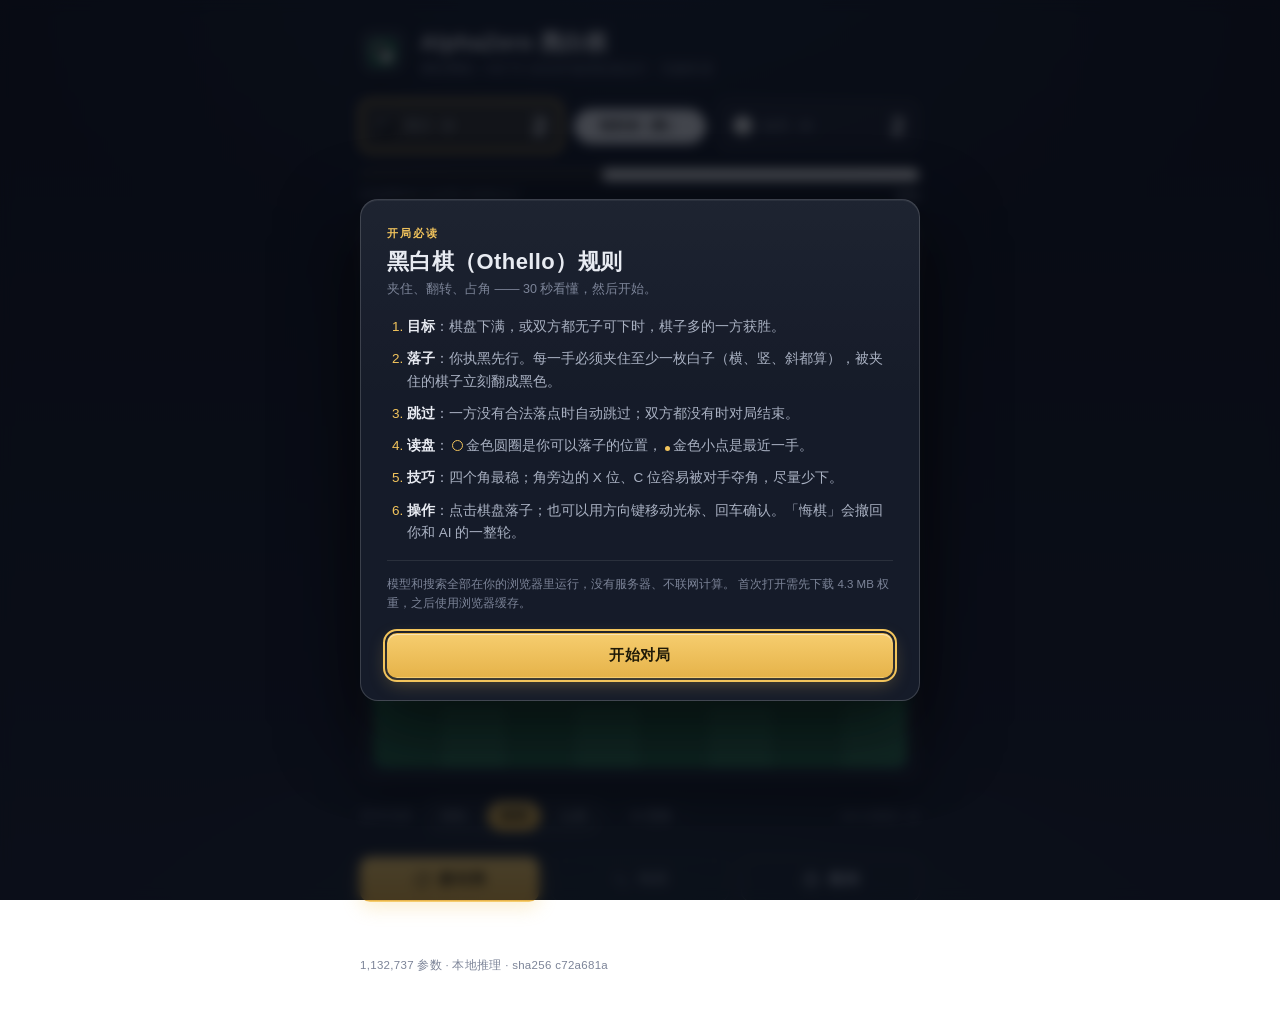
==== web/index.html @ 653b493b "feat: 不遮挡棋盘的思考反馈 + 可选 AI 思路" ====
<!DOCTYPE html>
<html lang="zh-CN">
<head>
    <meta charset="UTF-8">
    <meta name="viewport" content="width=device-width, initial-scale=1.0">
    <meta name="description" content="AlphaZero 黑白棋：模型与 MCTS 全部在你的浏览器里运行，无服务器、无网络请求。">
    <meta name="theme-color" content="#0e1320">
    <title>AlphaZero 黑白棋 · 浏览器版</title>
    <link rel="icon" href="[data-uri]">
    <link rel="stylesheet" href="style.css">
</head>
<body>
    <main class="app">
        <header class="header">
            <div class="brand">
                <span class="brand-mark" aria-hidden="true">
                    <svg viewBox="0 0 32 32" fill="none">
                        <rect x="1" y="1" width="30" height="30" rx="7" fill="#256b4f"/>
                        <circle cx="12.5" cy="12.5" r="6.5" fill="#17191f" stroke="#f2f4f7" stroke-width="1.6"/>
                        <circle cx="20" cy="20" r="6.5" fill="#f4f5f8" stroke="#17191f" stroke-width="1.6"/>
                    </svg>
                </span>
                <div class="brand-text">
                    <h1>AlphaZero 黑白棋</h1>
                    <p class="subtitle">神经网络 + MCTS 全在本地浏览器运行 · 无服务器</p>
                </div>
            </div>
        </header>

        <section class="score-panel" aria-label="比分">
            <div class="player-card is-black" id="black-card">
                <span class="dot" aria-hidden="true"></span>
                <span class="p-name">黑方 · 你</span>
                <b class="p-score" id="black-score">2</b>
            </div>
            <div class="turn-badge" id="turn-indicator">
                <span class="turn-ring" id="turn-ring" hidden aria-hidden="true"></span>
                <span id="turn-text">轮到黑棋</span>
            </div>
            <div class="player-card is-white" id="white-card">
                <span class="dot" aria-hidden="true"></span>
                <span class="p-name">白方 · AI</span>
                <b class="p-score" id="white-score">2</b>
            </div>
        </section>

        <section class="win-rate" aria-label="胜率评估">
            <div class="bar-track" aria-hidden="true">
                <div class="bar black" id="black-bar" style="width:50%"></div>
                <div class="bar white" id="white-bar" style="width:50%"></div>
            </div>
            <div class="rate-caption">
                <span>价值网络给出的黑方胜率估计</span>
                <span class="rate-num" id="win-rate-text">50%</span>
            </div>
        </section>

        <div class="board-wrap" id="board-wrap">
            <canvas id="board" width="480" height="480" tabindex="0" role="application"
                    aria-label="黑白棋棋盘，方向键移动光标，回车落子"></canvas>
        </div>

        <section class="difficulty" aria-label="难度">
            <span class="difficulty-label">思考强度</span>
            <div class="chips" id="difficulty-chips">
                <button class="chip" data-sims="80" type="button">轻松</button>
                <button class="chip is-active" data-sims="160" type="button">标准</button>
                <button class="chip" data-sims="320" type="button">认真</button>
            </div>
            <button class="chip chip-toggle" id="toggle-candidates" type="button" aria-pressed="false">AI 思路</button>
            <span class="depth-note" id="depth-note">160 次模拟 / 步</span>
        </section>

        <div class="controls">
            <button class="btn primary" id="btn-new" type="button">
                <svg viewBox="0 0 24 24" fill="none" stroke="currentColor" stroke-width="2" stroke-linecap="round" stroke-linejoin="round" aria-hidden="true"><path d="M21 12a9 9 0 1 1-2.6-6.4"/><path d="M21 3v6h-6"/></svg>
                新对局
            </button>
            <button class="btn ghost" id="btn-undo" type="button">
                <svg viewBox="0 0 24 24" fill="none" stroke="currentColor" stroke-width="2" stroke-linecap="round" stroke-linejoin="round" aria-hidden="true"><path d="M9 14 4 9l5-5"/><path d="M4 9h10a6 6 0 0 1 0 12h-4"/></svg>
                悔棋
            </button>
            <button class="btn ghost" id="btn-rules" type="button" aria-label="查看游戏规则">
                <svg viewBox="0 0 24 24" fill="none" stroke="currentColor" stroke-width="2" stroke-linecap="round" stroke-linejoin="round" aria-hidden="true"><circle cx="12" cy="12" r="9"/><path d="M9.1 9a2.9 2.9 0 1 1 4.3 2.6c-.8.5-1.4 1-1.4 2"/><path d="M12 17h.01"/></svg>
                规则
            </button>
        </div>

        <p id="status" role="status" aria-live="polite"></p>

        <footer class="meta">
            <span id="model-info">正在加载模型…</span>
            <span id="timing"></span>
        </footer>

        <noscript>
            <p class="meta">这个页面需要 JavaScript 才能运行本地推理。</p>
        </noscript>
    </main>

    <!-- 开局规则：每次打开页面时先显示，点「开始对局」或按 Esc 关闭 -->
    <div class="rules" id="rules" role="dialog" aria-modal="true" aria-labelledby="rules-title" hidden>
        <div class="rules-card" role="document">
            <p class="rules-kicker">开局必读</p>
            <h2 id="rules-title">黑白棋（Othello）规则</h2>
            <p class="rules-sub">夹住、翻转、占角 —— 30 秒看懂，然后开始。</p>

            <ol class="rules-list">
                <li><b>目标</b>：棋盘下满，或双方都无子可下时，棋子多的一方获胜。</li>
                <li><b>落子</b>：你执黑先行。每一手必须夹住至少一枚白子（横、竖、斜都算），被夹住的棋子立刻翻成黑色。</li>
                <li><b>跳过</b>：一方没有合法落点时自动跳过；双方都没有时对局结束。</li>
                <li><b>读盘</b>：<span class="legend-dot legal" aria-hidden="true"></span>金色圆圈是你可以落子的位置，<span class="legend-dot last" aria-hidden="true"></span>金色小点是最近一手。</li>
                <li><b>技巧</b>：四个角最稳；角旁边的 X 位、C 位容易被对手夺角，尽量少下。</li>
                <li><b>操作</b>：点击棋盘落子；也可以用方向键移动光标、回车确认。「悔棋」会撤回你和 AI 的一整轮。</li>
            </ol>

            <p class="rules-note">
                模型和搜索全部在你的浏览器里运行，没有服务器、不联网计算。
                首次打开需先下载 4.3 MB 权重，之后使用浏览器缓存。
            </p>

            <p class="rules-status" id="rules-status" role="status" aria-live="polite">
                正在加载模型（4.3 MB，首次打开会慢一些）…
            </p>
            <div class="progress-track rules-progress" id="rules-progress" hidden aria-hidden="true">
                <div class="progress-bar" id="rules-progress-bar"></div>
            </div>

            <div class="rules-actions">
                <button class="btn primary" id="btn-rules-start" type="button" aria-disabled="true">模型加载中…</button>
            </div>
        </div>
    </div>

    <script src="engine.js"></script>
    <script src="endgame.js"></script>
    <script src="net.js"></script>
    <script src="mcts.js"></script>
    <script src="app.js"></script>
</body>
</html>
---- web/style.css ----
/* ============================================================
   AlphaZero 黑白棋 · 视觉样式
   设计方向：现代克制的深色「AI 对弈」质感
   - 深蓝黑渐变背景 + 柔和光晕
   - 黑/白双阵营卡片 + 金色强调色（同体系派生）
   - 精致棋盘：立体棋子、落子动画、合法步提示、悬浮高亮
   ============================================================ */

:root {
    /* 基础色板（从原 #1a1a2e 深蓝派生，保持同一色相体系） */
    --bg-top: #0e1320;
    --bg-bottom: #1a1f33;
    --panel: rgba(255, 255, 255, 0.045);
    --panel-strong: rgba(255, 255, 255, 0.07);
    --border: rgba(255, 255, 255, 0.09);
    --border-strong: rgba(255, 255, 255, 0.16);

    /* 文字 */
    --text-main: #e8ebf2;
    --text-mid: #a9b1c2;
    --text-dim: #7c8498;

    /* 阵营 */
    --black: #17191f;
    --white: #f4f5f8;

    /* 金色强调（继承原 #f0c040，略提亮、降低饱和，克制使用） */
    --accent: #f2c45c;
    --accent-soft: rgba(242, 196, 92, 0.14);

    /* 棋盘 */
    --board-a: #2f7a5c;   /* 浅格 */
    --board-b: #256b4f;   /* 深格 */
    --board-line: rgba(14, 19, 32, 0.55);

    --radius: 16px;
    --radius-sm: 10px;

    --font: -apple-system, BlinkMacSystemFont, "Segoe UI", "PingFang SC",
            "Microsoft YaHei", "Helvetica Neue", Arial, sans-serif;
}

* { box-sizing: border-box; }

html, body { margin: 0; padding: 0; }

body {
    font-family: var(--font);
    color: var(--text-main);
    min-height: 100vh;
    background:
        radial-gradient(1200px 640px at 50% -10%, rgba(60, 92, 140, 0.22), transparent 60%),
        radial-gradient(900px 560px at 50% 112%, rgba(47, 122, 92, 0.16), transparent 62%),
        linear-gradient(180deg, var(--bg-top) 0%, var(--bg-bottom) 100%);
    background-attachment: fixed;
    display: flex;
    flex-direction: column;
    align-items: center;
    padding: 28px 16px 48px;
}

/* ---------- 主容器 ---------- */
.app {
    width: 100%;
    max-width: 560px;
    display: flex;
    flex-direction: column;
    align-items: center;
}

/* ---------- 标题区 ---------- */
.header {
    width: 100%;
    margin-bottom: 22px;
}

.brand {
    display: flex;
    align-items: center;
    gap: 14px;
}

.brand-mark {
    flex: 0 0 auto;
    width: 46px;
    height: 46px;
    border-radius: 12px;
    display: grid;
    place-items: center;
    background: linear-gradient(160deg, rgba(255,255,255,0.10), rgba(255,255,255,0.03));
    border: 1px solid var(--border);
    box-shadow: 0 6px 18px rgba(0, 0, 0, 0.35);
}

.brand-mark svg { width: 30px; height: 30px; }

.brand-text h1 {
    margin: 0;
    font-size: 22px;
    font-weight: 700;
    letter-spacing: 0.5px;
    color: var(--text-main);
}

.brand-text .subtitle {
    margin: 3px 0 0;
    font-size: 12.5px;
    letter-spacing: 0.3px;
    color: var(--text-dim);
}

/* ---------- 分数面板 ---------- */
.score-panel {
    width: 100%;
    display: grid;
    grid-template-columns: 1fr auto 1fr;
    gap: 12px;
    align-items: stretch;
    margin-bottom: 16px;
}

.player-card {
    position: relative;
    display: flex;
    align-items: center;
    gap: 10px;
    padding: 12px 14px;
    background: var(--panel);
    border: 1px solid var(--border);
    border-radius: var(--radius-sm);
    transition: border-color 0.25s ease, background 0.25s ease,
                transform 0.25s ease, box-shadow 0.25s ease;
    overflow: hidden;
}

.player-card.is-active {
    border-color: var(--accent);
    background: var(--accent-soft);
    box-shadow: 0 0 0 1px var(--accent);
}

.player-card .dot {
    flex: 0 0 auto;
    width: 20px;
    height: 20px;
    border-radius: 50%;
    box-shadow: inset 0 -2px 4px rgba(0,0,0,0.35), 0 1px 2px rgba(0,0,0,0.3);
}

.player-card.is-black .dot { background: radial-gradient(circle at 32% 30%, #4a4f57, #0a0b0d 78%); }
.player-card.is-white .dot { background: radial-gradient(circle at 32% 30%, #ffffff, #c4c9d0 82%); }

.player-card .p-name {
    font-size: 13px;
    color: var(--text-mid);
}

.player-card .p-score {
    margin-left: auto;
    font-size: 26px;
    font-weight: 700;
    font-variant-numeric: tabular-nums;
    line-height: 1;
    color: var(--text-main);
}

/* ---------- 回合徽章 ---------- */
.turn-badge {
    align-self: center;
    display: inline-flex;
    align-items: center;
    gap: 6px;
    justify-content: center;
    min-width: 132px;
    padding: 8px 12px;
    border-radius: 999px;
    font-size: 12.5px;
    font-weight: 600;
    letter-spacing: 0.4px;
    white-space: nowrap;
    background: var(--panel-strong);
    border: 1px solid var(--border-strong);
    color: var(--text-mid);
    text-align: center;
}

/* 思考时嵌在徽章里的确定进度环 */
.turn-ring {
    width: 13px;
    height: 13px;
    border-radius: 50%;
    flex: 0 0 auto;
    position: relative;
    background: conic-gradient(var(--accent) var(--p, 0deg), rgba(0, 0, 0, 0.16) 0);
}

.turn-ring::after {
    content: '';
    position: absolute;
    inset: 3px;
    border-radius: 50%;
    background: #ffffff;
}

.turn-ring[hidden] { display: none; }

.turn-badge.is-black { color: #0c0d10; background: #dfe2ea; border-color: #dfe2ea; }
.turn-badge.is-white { color: #0c0d10; background: #ffffff; border-color: #ffffff; }
.turn-badge.is-done   { color: var(--accent); background: var(--accent-soft); border-color: var(--accent); }

/* ---------- 胜率条 ---------- */
.win-rate {
    width: 100%;
    margin-bottom: 18px;
}

.bar-track {
    display: flex;
    height: 14px;
    border-radius: 999px;
    overflow: hidden;
    background: rgba(255, 255, 255, 0.08);
    border: 1px solid var(--border);
}

.bar-track .bar { height: 100%; transition: width 0.5s cubic-bezier(0.22, 1, 0.36, 1); }
.bar-track .black { background: linear-gradient(180deg, #33363d, #101216); }
.bar-track .white { background: linear-gradient(180deg, #ffffff, #cfd3db); }

.rate-caption {
    display: flex;
    justify-content: space-between;
    align-items: center;
    margin-top: 6px;
    font-size: 11.5px;
    color: var(--text-dim);
    letter-spacing: 0.3px;
}

.rate-caption .rate-num {
    font-weight: 600;
    color: var(--text-mid);
    font-variant-numeric: tabular-nums;
}

/* ---------- 棋盘 ---------- */
.board-wrap {
    position: relative;
    width: 100%;
    padding: 12px;
    background:
        linear-gradient(170deg, rgba(255,255,255,0.07), rgba(255,255,255,0.02) 55%),
        rgba(20, 26, 42, 0.55);
    border: 1px solid var(--border-strong);
    border-radius: var(--radius);
    box-shadow:
        0 18px 44px rgba(0, 0, 0, 0.45),
        0 0 0 1px rgba(0, 0, 0, 0.35) inset;
}

#board {
    display: block;
    width: 100%;
    height: auto;
    border-radius: 10px;
    cursor: pointer;
    touch-action: manipulation;
    -webkit-user-select: none;
    user-select: none;
}

/* ---------- 控制区 ---------- */
.controls {
    display: flex;
    gap: 12px;
    margin-top: 22px;
    width: 100%;
}

.btn {
    display: inline-flex;
    align-items: center;
    justify-content: center;
    gap: 8px;
    flex: 1;
    padding: 12px 18px;
    font-size: 15px;
    font-weight: 600;
    font-family: inherit;
    letter-spacing: 0.3px;
    border-radius: var(--radius-sm);
    cursor: pointer;
    border: 1px solid transparent;
    transition: transform 0.15s ease, box-shadow 0.2s ease, background 0.2s ease;
    user-select: none;
}

.btn svg { width: 18px; height: 18px; flex: 0 0 auto; }

.btn.primary {
    background: linear-gradient(180deg, #f6cd6e, #e6b34a);
    color: #201a08;
    box-shadow: 0 6px 18px rgba(242, 196, 92, 0.28), inset 0 1px 0 rgba(255,255,255,0.5);
}

.btn.primary:hover { box-shadow: 0 8px 24px rgba(242, 196, 92, 0.4), inset 0 1px 0 rgba(255,255,255,0.5); }

.btn.ghost {
    background: transparent;
    color: var(--text-mid);
    border-color: var(--border-strong);
}

.btn.ghost:hover {
    color: var(--text-main);
    background: var(--panel-strong);
    border-color: var(--border-strong);
}

.btn:active { transform: translateY(1px); }
.btn:focus-visible { outline: 2px solid var(--accent); outline-offset: 2px; }

/* ---------- 状态消息 ---------- */
#status {
    margin: 18px 0 0;
    min-height: 20px;
    font-size: 15px;
    font-weight: 600;
    letter-spacing: 0.4px;
    color: var(--accent);
    text-align: center;
}

/* ---------- 键盘可达焦点 ---------- */
@media (prefers-reduced-motion: reduce) {
    .bar-track .bar { transition: none; }
    .player-card { transition: none; }
    .btn { transition: none; }
    .player-card.is-thinking,
    .board-wrap.is-thinking { animation: none; }
}

/* ---------- 响应式：窄屏 ---------- */
@media (max-width: 460px) {
    body { padding: 20px 12px 40px; }
    .brand-text h1 { font-size: 19px; }
    .brand-text .subtitle { font-size: 13px; }
    .brand-mark { width: 40px; height: 40px; border-radius: 10px; }
    .brand-mark svg { width: 26px; height: 26px; }

    .score-panel { gap: 8px; }
    .player-card { flex-direction: column; align-items: center; gap: 4px; padding: 10px 8px; text-align: center; }
    .player-card .p-name { font-size: 14px; }
    .player-card .p-score { margin-left: 0; font-size: 22px; }
    .turn-badge { padding: 8px 8px; font-size: 12px; min-width: 120px; }
    .rate-caption { font-size: 12.5px; }

    .controls { flex-direction: column; }
    .btn { padding: 12px; }
}

/* ---------- 浏览器版本地推理新增 ---------- */

.difficulty {
    width: 100%;
    display: flex;
    align-items: center;
    gap: 10px;
    margin-top: 16px;
    flex-wrap: wrap;
}

.difficulty-label {
    font-size: 12.5px;
    color: var(--text-dim);
    letter-spacing: 0.3px;
}

.chips {
    display: flex;
    gap: 6px;
    padding: 3px;
    background: rgba(255, 255, 255, 0.04);
    border: 1px solid var(--border);
    border-radius: 999px;
}

.chip {
    appearance: none;
    border: 0;
    background: transparent;
    color: var(--text-mid);
    font: inherit;
    font-size: 13px;
    padding: 6px 14px;
    border-radius: 999px;
    cursor: pointer;
    transition: background 0.2s ease, color 0.2s ease;
}

.chip:hover { color: var(--text-main); }

.chip.is-active {
    background: linear-gradient(180deg, #f6cd6e, #e6b34a);
    color: #201a08;
    font-weight: 600;
}

.chip:focus-visible { outline: 2px solid var(--accent); outline-offset: 2px; }

.chip-toggle {
    flex: 0 0 auto;
    border: 1px solid var(--border);
}

.chip-toggle.is-on {
    color: var(--accent);
    background: rgba(242, 196, 92, 0.14);
    box-shadow: inset 0 0 0 1px rgba(242, 196, 92, 0.55);
}

.depth-note {
    margin-left: auto;
    font-size: 11.5px;
    color: var(--text-dim);
    font-variant-numeric: tabular-nums;
}

/* 思考遮罩已移除：改为「AI 卡片呼吸 + 回合徽章进度环」，不遮挡棋盘 */
.progress-track {
    margin-top: 10px;
    height: 4px;
    border-radius: 999px;
    background: rgba(255, 255, 255, 0.12);
    overflow: hidden;
}

.progress-bar {
    height: 100%;
    width: 0;
    background: linear-gradient(90deg, #f2c45c, #e6b34a);
    transition: width 0.15s linear;
}

/* ---------- AI 思考中的视觉反馈（不遮挡棋盘） ---------- */

.player-card.is-thinking {
    border-color: var(--accent);
    animation: card-breathe 1.6s ease-in-out infinite;
}

/* 子元素做底部填充，表示「思考进度」，不影响文字可读性 */
.player-card.is-thinking::after {
    content: '';
    position: absolute;
    left: 0;
    right: 0;
    bottom: 0;
    height: var(--p, 0%);
    background: linear-gradient(180deg, rgba(242, 196, 92, 0), rgba(242, 196, 92, 0.18));
    pointer-events: none;
    transition: height 0.15s linear;
}

@keyframes card-breathe {
    0%, 100% { box-shadow: 0 0 0 1px var(--accent), 0 0 10px rgba(242, 196, 92, 0.10); }
    50% { box-shadow: 0 0 0 1px var(--accent), 0 0 22px rgba(242, 196, 92, 0.26); }
}

.board-wrap.is-thinking {
    border-color: rgba(242, 196, 92, 0.55);
    animation: board-breathe 1.8s ease-in-out infinite;
}

@keyframes board-breathe {
    0%, 100% {
        box-shadow: 0 18px 44px rgba(0, 0, 0, 0.45), 0 0 0 1px rgba(0, 0, 0, 0.35) inset;
    }
    50% {
        box-shadow: 0 18px 44px rgba(0, 0, 0, 0.45), 0 0 26px rgba(242, 196, 92, 0.18),
                    0 0 0 1px rgba(0, 0, 0, 0.35) inset;
    }
}

.btn:disabled { opacity: 0.45; cursor: not-allowed; }

.meta {
    width: 100%;
    margin-top: 18px;
    display: flex;
    gap: 12px;
    justify-content: space-between;
    font-size: 11.5px;
    color: var(--text-dim);
    letter-spacing: 0.3px;
}

@media (max-width: 460px) {
    .difficulty { gap: 8px; }
    .depth-note { width: 100%; margin-left: 0; text-align: right; }
    .meta { flex-direction: column; gap: 4px; }
}

/* ---------- 开局规则弹窗 ---------- */

.rules {
    position: fixed;
    inset: 0;
    z-index: 60;
    display: flex;
    align-items: center;
    justify-content: center;
    padding: 20px;
    background: rgba(6, 9, 16, 0.72);
    -webkit-backdrop-filter: blur(6px);
    backdrop-filter: blur(6px);
    overflow: auto;
}

/* 必须显式覆盖：上面的 display:flex 会盖掉 hidden 属性的 UA 样式 */
.rules[hidden] { display: none; }

.rules-card {
    width: min(560px, 100%);
    max-height: calc(100vh - 40px);
    overflow: auto;
    padding: 26px 26px 22px;
    border: 1px solid var(--border-strong);
    border-radius: 18px;
    background:
        linear-gradient(180deg, rgba(255, 255, 255, 0.05), rgba(255, 255, 255, 0.01) 40%),
        #121826;
    box-shadow: 0 30px 80px rgba(0, 0, 0, 0.6), inset 0 1px 0 rgba(255, 255, 255, 0.06);
    animation: rules-in 0.22s cubic-bezier(0.22, 1, 0.36, 1);
}

@keyframes rules-in {
    from { opacity: 0; transform: translateY(8px) scale(0.985); }
    to { opacity: 1; transform: none; }
}

.rules-kicker {
    margin: 0;
    font-size: 11px;
    font-weight: 700;
    letter-spacing: 0.18em;
    color: var(--accent);
}

.rules-card h2 {
    margin: 6px 0 4px;
    font-size: 22px;
    letter-spacing: 0.4px;
}

.rules-sub {
    margin: 0 0 18px;
    font-size: 12.5px;
    color: var(--text-dim);
}

.rules-list {
    display: grid;
    gap: 10px;
    margin: 0;
    padding-left: 20px;
    font-size: 13.5px;
    line-height: 1.65;
    color: var(--text-mid);
}

.rules-list li::marker { color: var(--accent); }
.rules-list b { color: var(--text-main); font-weight: 600; }

.legend-dot {
    display: inline-block;
    vertical-align: -1px;
    margin: 0 3px;
}

.legend-dot.legal {
    width: 11px;
    height: 11px;
    border-radius: 50%;
    border: 1.6px solid var(--accent);
}

.legend-dot.last {
    width: 5px;
    height: 5px;
    border-radius: 50%;
    background: var(--accent);
}

.rules-note {
    margin: 16px 0 0;
    padding-top: 14px;
    border-top: 1px solid var(--border);
    font-size: 11.5px;
    line-height: 1.65;
    color: var(--text-dim);
}

.rules-actions {
    display: flex;
    margin-top: 20px;
}

.rules-actions .btn { flex: 1; }

/* 加载中的主按钮：仍然可聚焦（保证弹窗里有可聚焦元素），但点击不生效 */
.btn[aria-disabled="true"] {
    opacity: 0.55;
    cursor: progress;
    box-shadow: none;
}

.rules-status {
    margin: 16px 0 0;
    font-size: 12px;
    line-height: 1.6;
    color: var(--text-dim);
}

.rules-status[hidden] { display: none; }

.rules-progress { margin-top: 10px; }
/* display:flex 会盖掉 hidden 属性的 UA 样式，必须显式覆盖 */
.rules-progress[hidden] { display: none; }

@media (max-width: 460px) {
    .rules { padding: 14px; }
    .rules-card { padding: 20px 18px 18px; border-radius: 16px; }
    .rules-card h2 { font-size: 19px; }
    .rules-list { font-size: 13px; gap: 8px; }
}

@media (prefers-reduced-motion: reduce) {
    .rules-card { animation: none; }
}
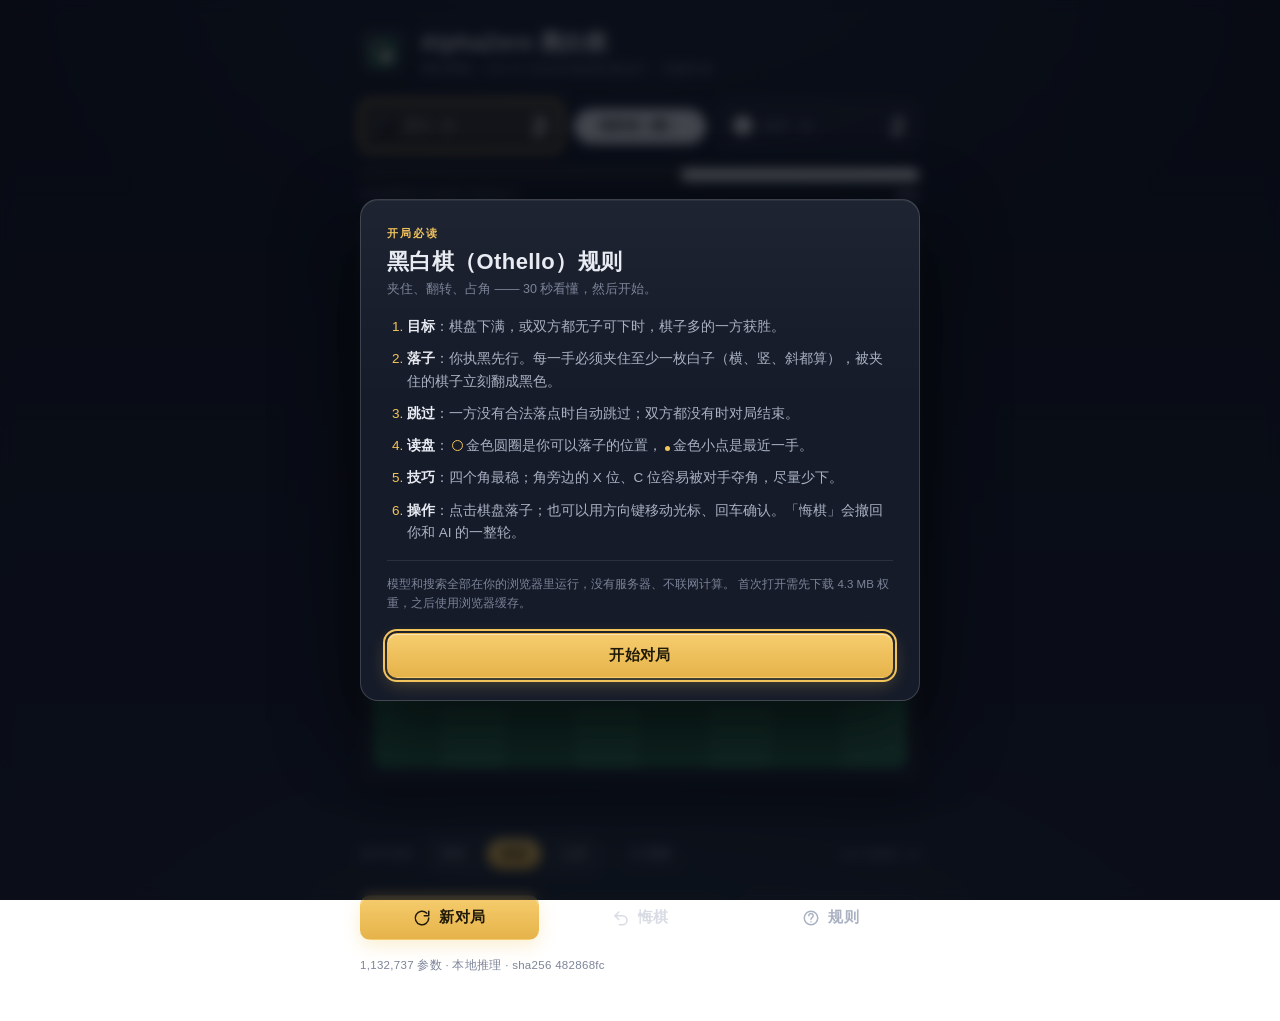
==== commit e80b93c7: "fix: 终局提示可见性，翻子动画改用精灵缓存" ====
--- a/web/index.html
+++ b/web/index.html
@@ -60,6 +60,8 @@
                     aria-label="黑白棋棋盘，方向键移动光标，回车落子"></canvas>
         </div>
 
+        <p id="status" role="status" aria-live="polite"></p>
+
         <section class="difficulty" aria-label="难度">
             <span class="difficulty-label">思考强度</span>
             <div class="chips" id="difficulty-chips">
@@ -85,8 +87,6 @@
                 规则
             </button>
         </div>
-
-        <p id="status" role="status" aria-live="polite"></p>
 
         <footer class="meta">
             <span id="model-info">正在加载模型…</span>
--- a/web/style.css
+++ b/web/style.css
@@ -48,6 +48,7 @@
     font-family: var(--font);
     color: var(--text-main);
     min-height: 100vh;
+    -webkit-tap-highlight-color: transparent;
     background:
         radial-gradient(1200px 640px at 50% -10%, rgba(60, 92, 140, 0.22), transparent 60%),
         radial-gradient(900px 560px at 50% 112%, rgba(47, 122, 92, 0.16), transparent 62%),
@@ -267,6 +268,10 @@
     touch-action: manipulation;
     -webkit-user-select: none;
     user-select: none;
+    /* 去掉点击时的蓝色 tap highlight 与默认焦点框；
+       键盘操作的可视反馈由画布内的虚线光标负责 */
+    -webkit-tap-highlight-color: transparent;
+    outline: none;
 }
 
 /* ---------- 控制区 ---------- */
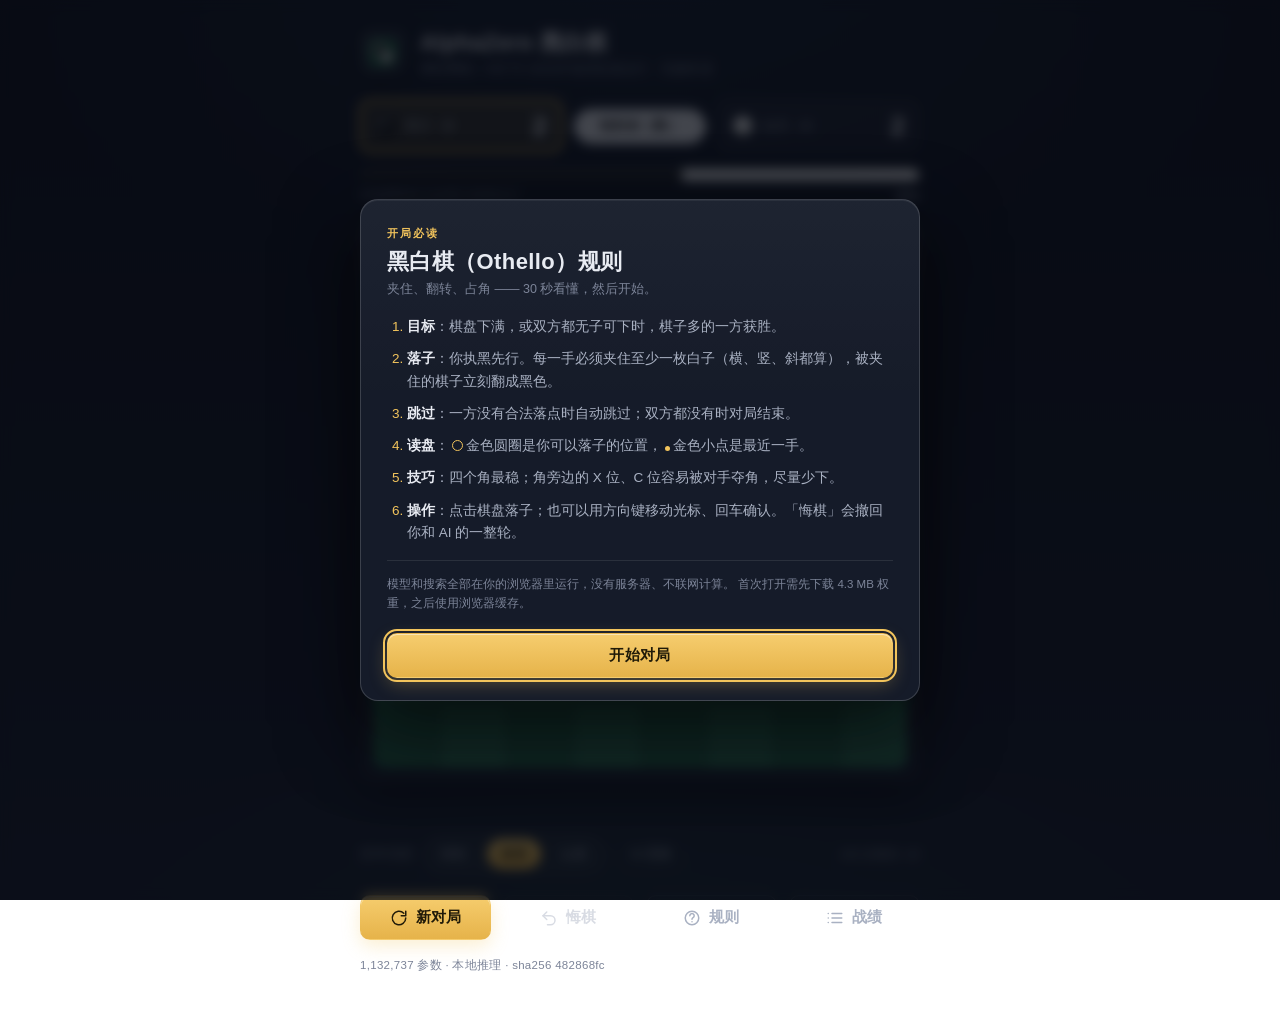
==== commit dba43652: "feat: 最近 30 局战绩记录" ====
--- a/web/index.html
+++ b/web/index.html
@@ -86,6 +86,10 @@
                 <svg viewBox="0 0 24 24" fill="none" stroke="currentColor" stroke-width="2" stroke-linecap="round" stroke-linejoin="round" aria-hidden="true"><circle cx="12" cy="12" r="9"/><path d="M9.1 9a2.9 2.9 0 1 1 4.3 2.6c-.8.5-1.4 1-1.4 2"/><path d="M12 17h.01"/></svg>
                 规则
             </button>
+            <button class="btn ghost" id="btn-records" type="button" aria-haspopup="dialog" aria-controls="records">
+                <svg viewBox="0 0 24 24" fill="none" stroke="currentColor" stroke-width="2" stroke-linecap="round" stroke-linejoin="round" aria-hidden="true"><path d="M8 6h13"/><path d="M8 12h13"/><path d="M8 18h13"/><path d="M3 6h.01"/><path d="M3 12h.01"/><path d="M3 18h.01"/></svg>
+                战绩
+            </button>
         </div>
 
         <footer class="meta">
@@ -132,6 +136,24 @@
         </div>
     </div>
 
+    <!-- 战绩：只保留最近 30 局，存在 localStorage -->
+    <div class="rules" id="records" role="dialog" aria-modal="true" aria-labelledby="records-title" hidden>
+        <div class="rules-card records-card" role="document">
+            <div class="records-head">
+                <div>
+                    <p class="rules-kicker">最近 30 局</p>
+                    <h2 id="records-title">战绩记录</h2>
+                </div>
+                <button class="records-close" id="records-close" type="button" aria-label="关闭战绩">×</button>
+            </div>
+            <p class="rules-sub records-summary" id="records-summary">还没有对局记录。</p>
+            <ol class="records-list" id="records-list"></ol>
+            <div class="rules-actions">
+                <button class="btn ghost" id="records-clear" type="button" disabled>清空记录</button>
+            </div>
+        </div>
+    </div>
+
     <script src="engine.js"></script>
     <script src="endgame.js"></script>
     <script src="net.js"></script>
--- a/web/style.css
+++ b/web/style.css
@@ -633,6 +633,81 @@
 /* display:flex 会盖掉 hidden 属性的 UA 样式，必须显式覆盖 */
 .rules-progress[hidden] { display: none; }
 
+/* ---------- 战绩 ---------- */
+.records-card { width: min(460px, 100%); }
+
+.records-head {
+    display: flex;
+    align-items: flex-start;
+    justify-content: space-between;
+    gap: 12px;
+}
+
+.records-close {
+    flex: 0 0 auto;
+    width: 34px;
+    height: 34px;
+    border-radius: 50%;
+    border: 1px solid var(--border-strong);
+    background: transparent;
+    color: var(--text-mid);
+    font-size: 22px;
+    line-height: 1;
+    cursor: pointer;
+}
+
+.records-close:hover {
+    color: var(--text-main);
+    background: var(--panel-strong);
+}
+
+.records-summary { margin-bottom: 8px; }
+
+.records-list {
+    list-style: none;
+    margin: 0;
+    padding: 0;
+    max-height: 44vh;
+    overflow: auto;
+}
+
+.records-list li {
+    display: grid;
+    grid-template-columns: 76px 30px 1fr auto;
+    align-items: center;
+    gap: 8px;
+    padding: 9px 0;
+    border-bottom: 1px solid rgba(255, 255, 255, 0.08);
+    font-size: 13px;
+}
+
+.records-list li:last-child { border-bottom: 0; }
+
+.rec-date {
+    color: var(--text-dim);
+    font-variant-numeric: tabular-nums;
+}
+
+.rec-result { font-weight: 700; text-align: center; }
+.rec-result.win { color: var(--accent); }
+.rec-result.loss { color: #ff8a7a; }
+.rec-result.draw { color: var(--text-dim); }
+
+.rec-score { color: var(--text-mid); }
+.rec-meta { color: var(--text-dim); font-size: 12px; white-space: nowrap; }
+
+.records-empty {
+    padding: 18px 0;
+    color: var(--text-dim);
+    font-size: 13px;
+    text-align: center;
+}
+
+@media (max-width: 520px) {
+    .controls { flex-wrap: wrap; }
+    .controls .btn { flex: 1 1 calc(50% - 6px); }
+}
+
 @media (max-width: 460px) {
     .rules { padding: 14px; }
     .rules-card { padding: 20px 18px 18px; border-radius: 16px; }
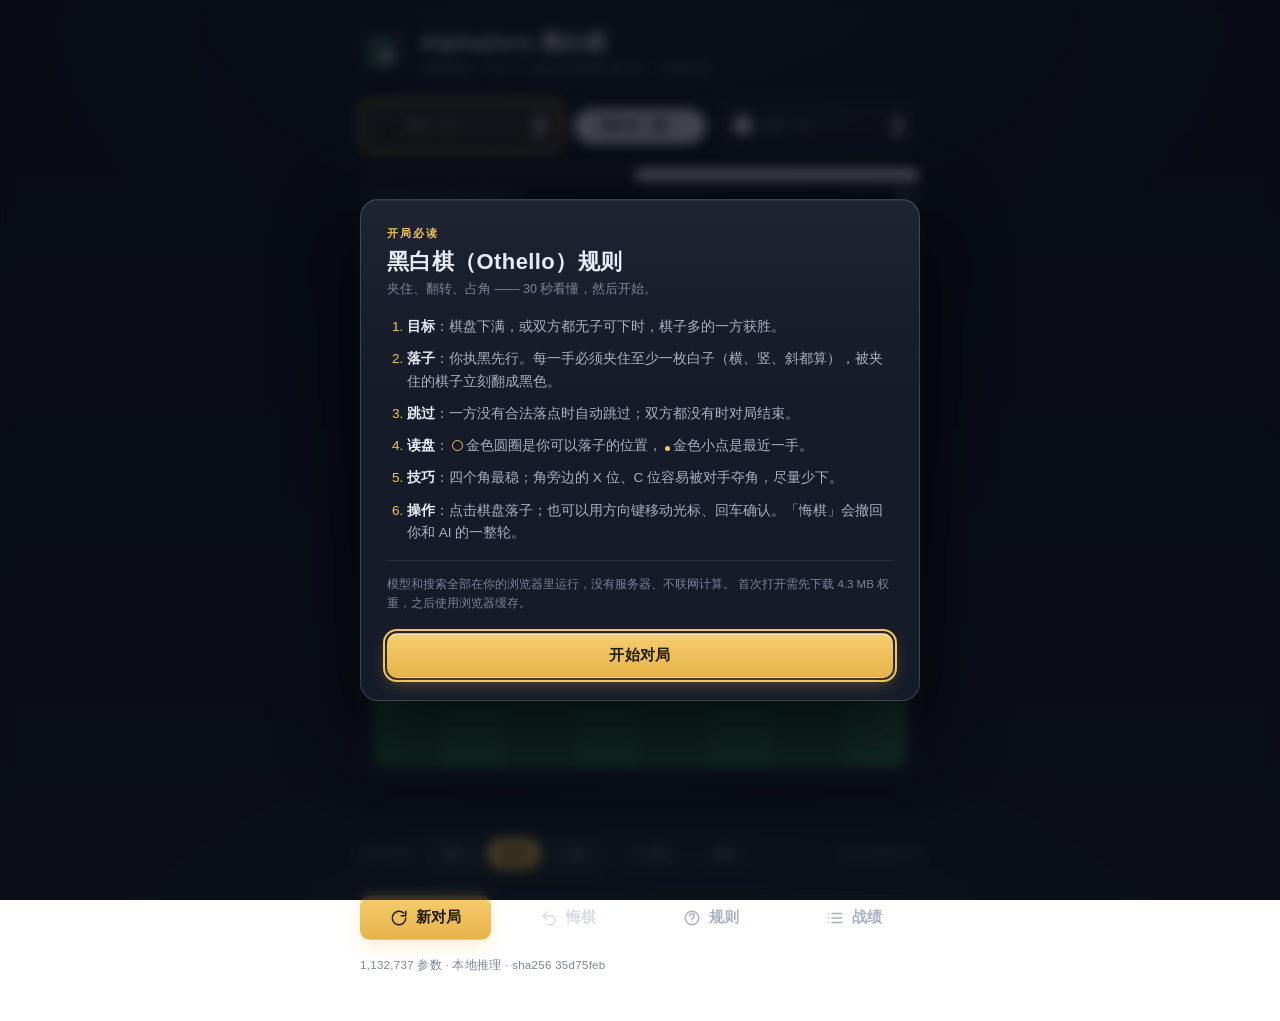
==== commit 55c86c8a: "feat: 教练模式 MVP（提示 + 落子点评 + 快速回退）" ====
--- a/web/index.html
+++ b/web/index.html
@@ -62,6 +62,16 @@
 
         <p id="status" role="status" aria-live="polite"></p>
 
+        <section class="coach-panel" id="coach-panel" hidden>
+            <div class="coach-line">
+                <span class="coach-badge">教练</span>
+                <span id="coach-text">打开后，AI 只分析、不下场。</span>
+            </div>
+            <div class="coach-actions">
+                <button class="btn ghost coach-btn" id="btn-hint" type="button" disabled>提示</button>
+            </div>
+        </section>
+
         <section class="difficulty" aria-label="难度">
             <span class="difficulty-label">思考强度</span>
             <div class="chips" id="difficulty-chips">
@@ -70,6 +80,7 @@
                 <button class="chip" data-sims="320" type="button">认真</button>
             </div>
             <button class="chip chip-toggle" id="toggle-candidates" type="button" aria-pressed="false">AI 思路</button>
+            <button class="chip chip-toggle" id="toggle-coach" type="button" aria-pressed="false">教练</button>
             <span class="depth-note" id="depth-note">160 次模拟 / 步</span>
         </section>
 
@@ -158,6 +169,7 @@
     <script src="endgame.js"></script>
     <script src="net.js"></script>
     <script src="mcts.js"></script>
+    <script src="coach.js"></script>
     <script src="app.js"></script>
 </body>
 </html>
--- a/web/style.css
+++ b/web/style.css
@@ -366,6 +366,48 @@
 
 /* ---------- 浏览器版本地推理新增 ---------- */
 
+/* ---------- 教练 ---------- */
+.coach-panel {
+    width: 100%;
+    margin-top: 12px;
+    padding: 10px 12px;
+    display: flex;
+    align-items: center;
+    gap: 10px;
+    flex-wrap: wrap;
+    border: 1px solid rgba(242, 196, 92, 0.25);
+    border-radius: 12px;
+    background: rgba(242, 196, 92, 0.06);
+}
+
+.coach-panel[hidden] { display: none; }
+
+.coach-line {
+    flex: 1 1 240px;
+    display: flex;
+    align-items: center;
+    gap: 8px;
+    font-size: 13px;
+    line-height: 1.5;
+    color: var(--text-mid);
+}
+
+.coach-badge {
+    flex: 0 0 auto;
+    font-size: 11px;
+    font-weight: 700;
+    letter-spacing: 0.12em;
+    color: var(--accent);
+}
+
+.coach-actions { display: flex; gap: 8px; }
+
+.coach-btn {
+    flex: 0 0 auto;
+    padding: 8px 16px;
+    font-size: 13px;
+}
+
 .difficulty {
     width: 100%;
     display: flex;
@@ -704,7 +746,7 @@
 }
 
 @media (max-width: 520px) {
-    .controls { flex-wrap: wrap; }
+    .controls { flex-direction: row; flex-wrap: wrap; }
     .controls .btn { flex: 1 1 calc(50% - 6px); }
 }
 
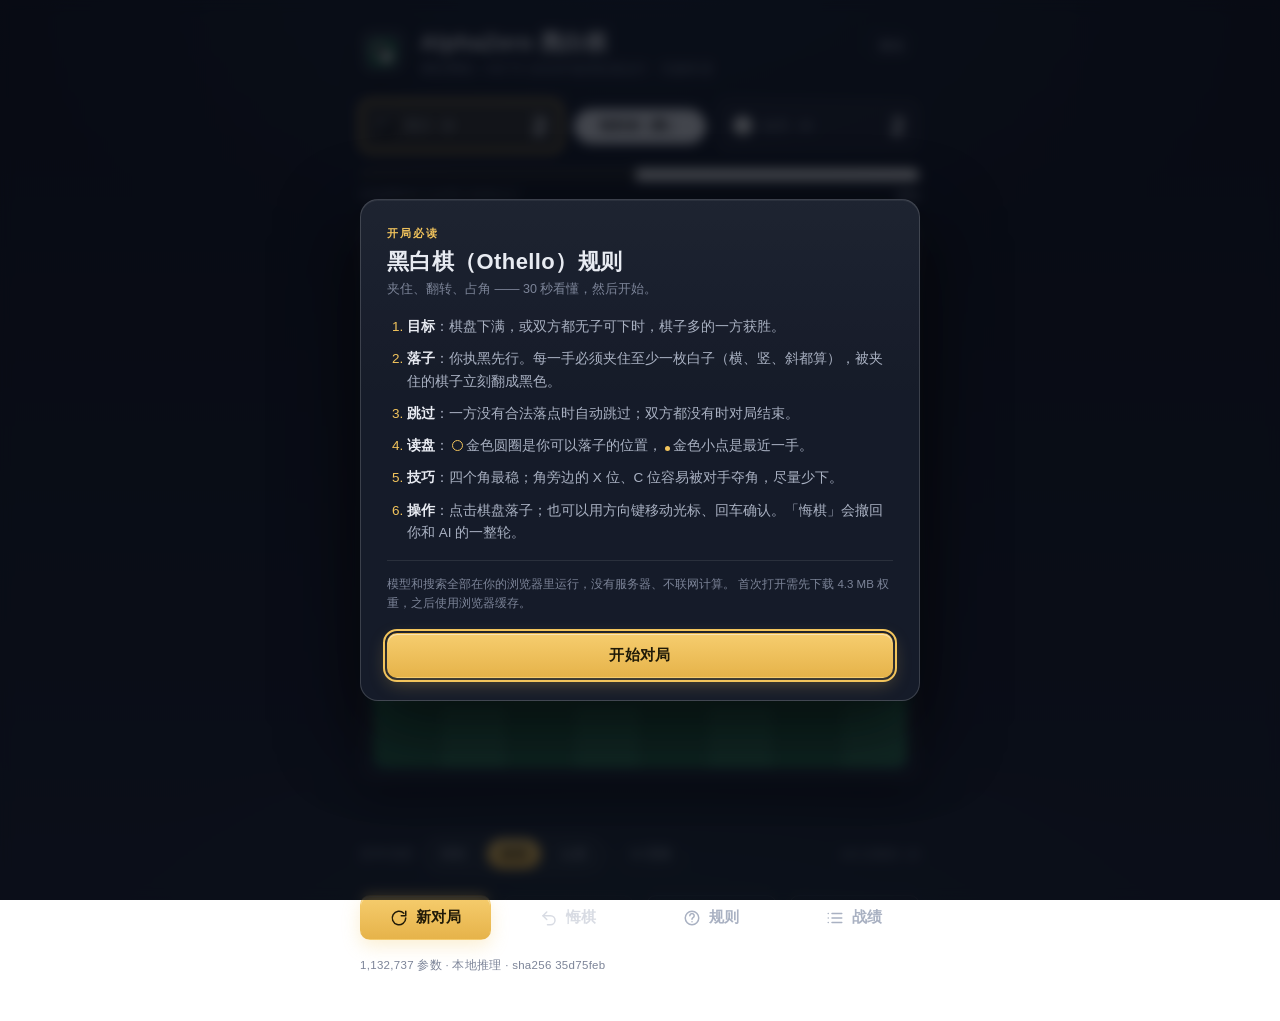
==== commit 81aa03a3: "fix: 教练开关移到页头，桌面首屏可见" ====
--- a/web/index.html
+++ b/web/index.html
@@ -25,6 +25,7 @@
                     <p class="subtitle">神经网络 + MCTS 全在本地浏览器运行 · 无服务器</p>
                 </div>
             </div>
+            <button class="chip chip-toggle coach-top" id="toggle-coach" type="button" aria-pressed="false">教练</button>
         </header>
 
         <section class="score-panel" aria-label="比分">
@@ -69,6 +70,7 @@
             </div>
             <div class="coach-actions">
                 <button class="btn ghost coach-btn" id="btn-hint" type="button" disabled>提示</button>
+                <button class="btn ghost coach-btn" id="btn-review" type="button" hidden>复盘</button>
             </div>
         </section>
 
@@ -80,7 +82,6 @@
                 <button class="chip" data-sims="320" type="button">认真</button>
             </div>
             <button class="chip chip-toggle" id="toggle-candidates" type="button" aria-pressed="false">AI 思路</button>
-            <button class="chip chip-toggle" id="toggle-coach" type="button" aria-pressed="false">教练</button>
             <span class="depth-note" id="depth-note">160 次模拟 / 步</span>
         </section>
 
@@ -165,6 +166,32 @@
         </div>
     </div>
 
+    <!-- 教练复盘：逐手重算，列出损失最大的几手 -->
+    <div class="rules" id="review" role="dialog" aria-modal="true" aria-labelledby="review-title" hidden>
+        <div class="rules-card review-card" role="document">
+            <div class="records-head">
+                <div>
+                    <p class="rules-kicker">教练复盘</p>
+                    <h2 id="review-title">本局复盘</h2>
+                </div>
+                <button class="records-close" id="review-close" type="button" aria-label="关闭复盘">×</button>
+            </div>
+            <p class="rules-sub" id="review-summary">正在准备…</p>
+            <div class="review-progress" id="review-progress" hidden>
+                <div class="progress-track"><div class="progress-bar" id="review-bar"></div></div>
+                <p class="review-progress-text" id="review-progress-text"></p>
+            </div>
+            <ol class="review-list" id="review-list"></ol>
+            <div class="review-board-wrap" id="review-board-wrap" hidden>
+                <canvas id="review-board" width="320" height="320" aria-label="复盘局面"></canvas>
+                <p class="rules-sub" id="review-detail"></p>
+            </div>
+            <div class="rules-actions">
+                <button class="btn ghost" id="review-close-btn" type="button">关闭</button>
+            </div>
+        </div>
+    </div>
+
     <script src="engine.js"></script>
     <script src="endgame.js"></script>
     <script src="net.js"></script>
--- a/web/style.css
+++ b/web/style.css
@@ -73,12 +73,32 @@
 .header {
     width: 100%;
     margin-bottom: 22px;
+    display: flex;
+    align-items: center;
+    gap: 12px;
+}
+
+.coach-top {
+    flex: 0 0 auto;
+    align-self: flex-start;
+    margin-top: 2px;
+    color: var(--accent);
+    border-color: rgba(242, 196, 92, 0.45);
+    background: rgba(242, 196, 92, 0.08);
+}
+
+.coach-top:hover {
+    color: var(--accent);
+    border-color: rgba(242, 196, 92, 0.75);
+    background: rgba(242, 196, 92, 0.14);
 }
 
 .brand {
     display: flex;
     align-items: center;
     gap: 14px;
+    flex: 1 1 auto;
+    min-width: 0;
 }
 
 .brand-mark {
@@ -408,6 +428,76 @@
     font-size: 13px;
 }
 
+/* ---------- 教练复盘 ---------- */
+.review-card { width: min(560px, 100%); }
+
+.review-progress { margin: 10px 0 8px; }
+
+.review-progress-text {
+    margin: 6px 0 0;
+    font-size: 12px;
+    color: var(--text-dim);
+}
+
+.review-list {
+    list-style: none;
+    margin: 0;
+    padding: 0;
+    max-height: 34vh;
+    overflow: auto;
+}
+
+.review-list li {
+    display: grid;
+    grid-template-columns: 58px 48px 1fr auto;
+    align-items: center;
+    gap: 8px;
+    padding: 9px 0;
+    border-bottom: 1px solid rgba(255, 255, 255, 0.08);
+    font-size: 13px;
+    cursor: pointer;
+}
+
+.review-list li:last-child { border-bottom: 0; }
+.review-list li:hover,
+.review-list li.is-active { background: rgba(255, 255, 255, 0.04); }
+
+.review-list li.review-empty {
+    display: block;
+    text-align: center;
+    color: var(--text-dim);
+    cursor: default;
+    padding: 18px 0;
+}
+
+.rv-ply { color: var(--text-dim); font-variant-numeric: tabular-nums; white-space: nowrap; }
+.rv-move { font-weight: 600; color: var(--text-main); }
+.rv-loss { color: #ff8a7a; font-variant-numeric: tabular-nums; }
+.rv-best { color: var(--accent); font-size: 12px; white-space: nowrap; }
+
+.review-board-wrap {
+    margin-top: 12px;
+    display: flex;
+    gap: 14px;
+    align-items: flex-start;
+    flex-wrap: wrap;
+}
+
+.review-board-wrap[hidden] { display: none; }
+
+#review-board {
+    width: min(240px, 100%);
+    height: auto;
+    border-radius: 10px;
+    background: #1b5e45;
+}
+
+.review-board-wrap .rules-sub { flex: 1 1 180px; margin: 0; }
+
+@media (max-width: 460px) {
+    .review-list li { grid-template-columns: 58px 44px 1fr auto; }
+}
+
 .difficulty {
     width: 100%;
     display: flex;
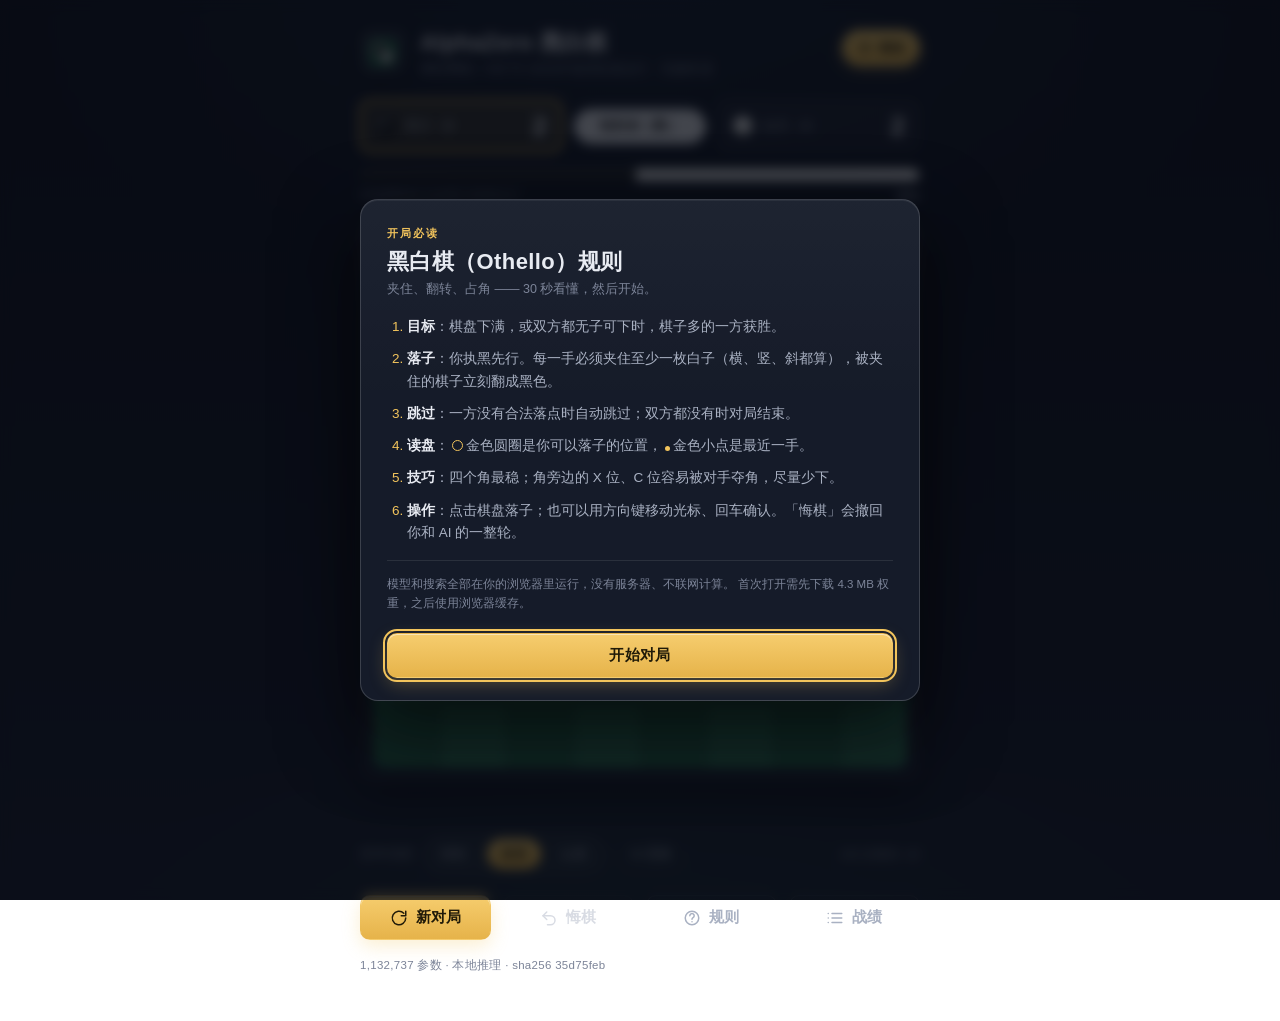
==== commit 7137f19b: "style: 教练按钮改为页头金色实心按钮" ====
--- a/web/index.html
+++ b/web/index.html
@@ -25,7 +25,16 @@
                     <p class="subtitle">神经网络 + MCTS 全在本地浏览器运行 · 无服务器</p>
                 </div>
             </div>
-            <button class="chip chip-toggle coach-top" id="toggle-coach" type="button" aria-pressed="false">教练</button>
+            <button class="chip chip-toggle coach-top" id="toggle-coach" type="button"
+                    aria-pressed="false" aria-label="教练模式"
+                    title="教练模式：提示、落子点评、终局复盘">
+                <svg viewBox="0 0 24 24" fill="none" stroke="currentColor" stroke-width="2"
+                     stroke-linecap="round" stroke-linejoin="round" aria-hidden="true">
+                    <path d="M12 3 2 8l10 5 10-5-10-5Z"/>
+                    <path d="M6 10v5c0 2 3 4 6 4s6-2 6-4v-5"/>
+                </svg>
+                <span>教练</span>
+            </button>
         </header>
 
         <section class="score-panel" aria-label="比分">
--- a/web/style.css
+++ b/web/style.css
@@ -82,15 +82,6 @@
     flex: 0 0 auto;
     align-self: flex-start;
     margin-top: 2px;
-    color: var(--accent);
-    border-color: rgba(242, 196, 92, 0.45);
-    background: rgba(242, 196, 92, 0.08);
-}
-
-.coach-top:hover {
-    color: var(--accent);
-    border-color: rgba(242, 196, 92, 0.75);
-    background: rgba(242, 196, 92, 0.14);
 }
 
 .brand {
@@ -556,6 +547,33 @@
     box-shadow: inset 0 0 0 1px rgba(242, 196, 92, 0.55);
 }
 
+/* 页头教练：金色实心，和普通 chip 拉开层级 */
+.chip.coach-top {
+    display: inline-flex;
+    align-items: center;
+    gap: 6px;
+    padding: 8px 14px;
+    color: #201a08;
+    font-weight: 700;
+    background: linear-gradient(180deg, #f6cd6e, #e6b34a);
+    border: 1px solid rgba(255, 255, 255, 0.35);
+    box-shadow: 0 4px 14px rgba(242, 196, 92, 0.25);
+}
+
+.chip.coach-top svg { width: 16px; height: 16px; }
+
+.chip.coach-top:hover {
+    color: #201a08;
+    background: linear-gradient(180deg, #ffd980, #e9b84e);
+}
+
+.chip.coach-top.is-on {
+    color: var(--accent);
+    background: rgba(242, 196, 92, 0.16);
+    border-color: var(--accent);
+    box-shadow: inset 0 0 0 1px rgba(242, 196, 92, 0.55);
+}
+
 .depth-note {
     margin-left: auto;
     font-size: 11.5px;
